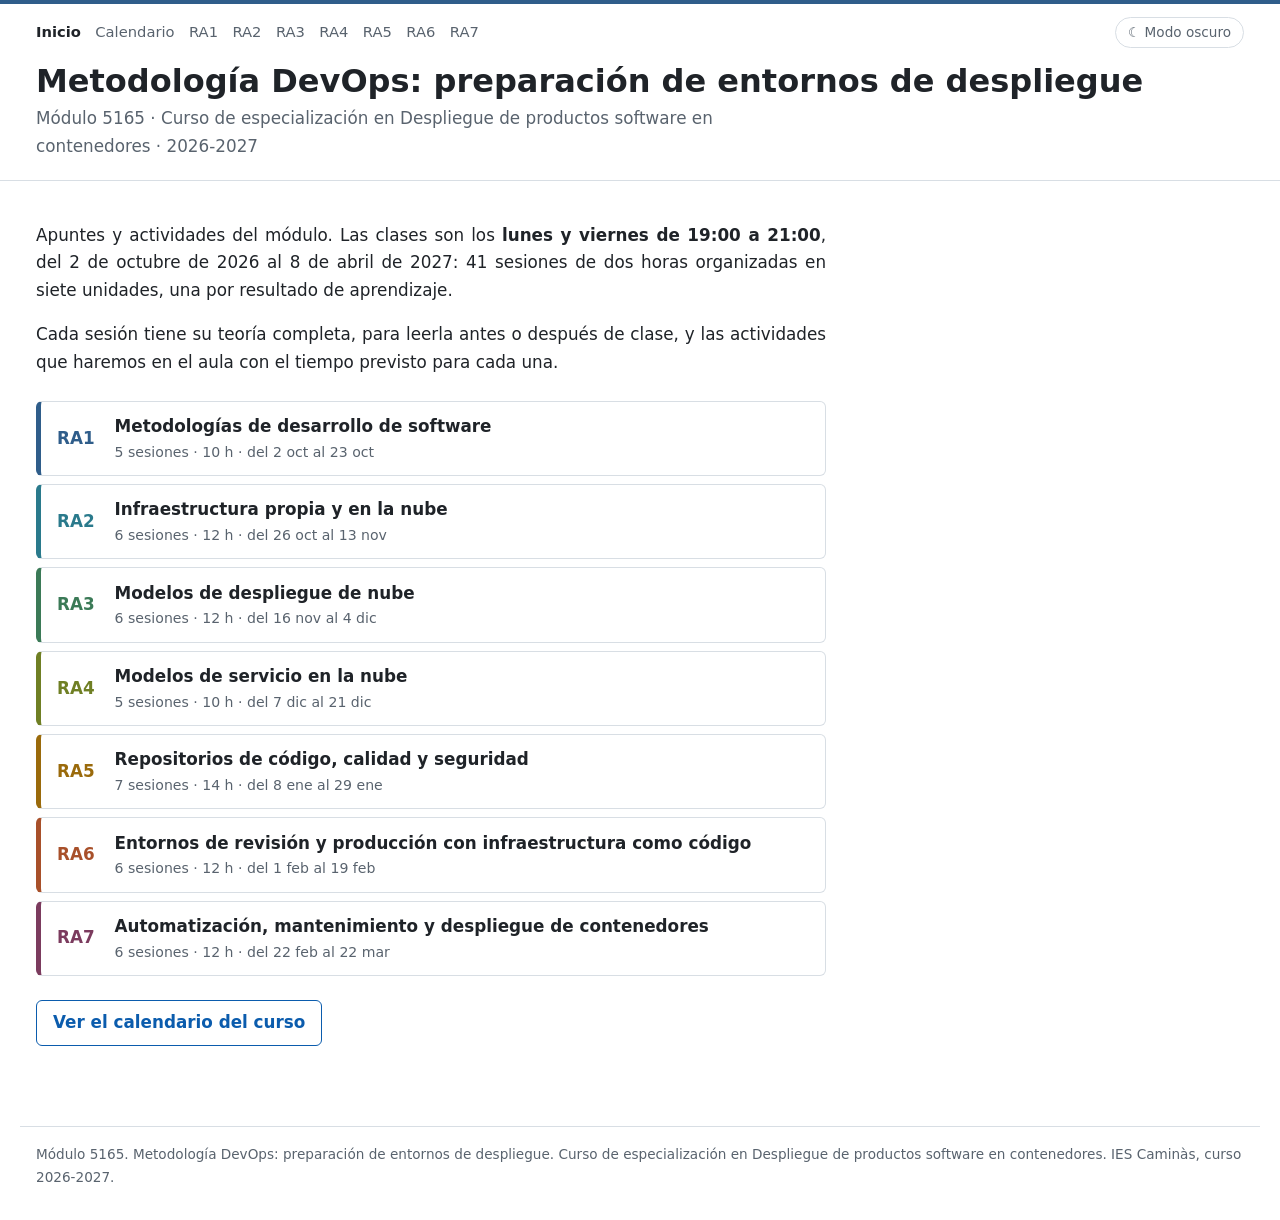
==== index.html @ 6a808aca "Texto justificado y cambios en la unidad 1 - Sesión 1: introducción al módulo sin horario, marca de " ====
<!doctype html>
<html lang="es"><head><meta charset="utf-8">
<meta name="viewport" content="width=device-width, initial-scale=1">
<title>Módulo 5165. Metodología DevOps</title>
<link rel="stylesheet" href="assets/estilos.css?v=6">
<script src="assets/tema.js?v=5"></script>
</head><body style="--ra:#2f5d8a">
<header class="cab"><div class="dentro"><nav class="menu" aria-label="Secciones"><a href="index.html" aria-current="page">Inicio</a><a href="calendario.html">Calendario</a><a href="ra1.html">RA1</a><a href="ra2.html">RA2</a><a href="ra3.html">RA3</a><a href="ra4.html">RA4</a><a href="ra5.html">RA5</a><a href="ra6.html">RA6</a><a href="ra7.html">RA7</a><button type="button" class="boton-tema" id="cambiar-tema">☾ Modo oscuro</button></nav>
<h1>Metodología DevOps: preparación de entornos de despliegue</h1><p>Módulo 5165 · Curso de especialización en Despliegue de productos software en contenedores · 2026-2027</p></div></header>
<main><div class="panel">
<p>Apuntes y actividades del módulo. Las clases son los <b>lunes y viernes de 19:00 a 21:00</b>, del 2 de octubre de 2026 al 8 de abril de 2027: 41 sesiones de dos horas organizadas en siete unidades, una por resultado de aprendizaje.</p>
<p>Cada sesión tiene su teoría completa, para leerla antes o después de clase, y las actividades que haremos en el aula con el tiempo previsto para cada una.</p>
<ul class="unidades"><li style="--c:#2f5d8a"><a href="ra1.html"><span class="n">RA1</span>
<span><b>Metodologías de desarrollo de software</b><small>5 sesiones · 10 h · del 2 oct al 23 oct</small></span></a></li><li style="--c:#2a7a8c"><a href="ra2.html"><span class="n">RA2</span>
<span><b>Infraestructura propia y en la nube</b><small>6 sesiones · 12 h · del 26 oct al 13 nov</small></span></a></li><li style="--c:#3b7a57"><a href="ra3.html"><span class="n">RA3</span>
<span><b>Modelos de despliegue de nube</b><small>6 sesiones · 12 h · del 16 nov al 4 dic</small></span></a></li><li style="--c:#6f7f24"><a href="ra4.html"><span class="n">RA4</span>
<span><b>Modelos de servicio en la nube</b><small>5 sesiones · 10 h · del 7 dic al 21 dic</small></span></a></li><li style="--c:#9a6a0b"><a href="ra5.html"><span class="n">RA5</span>
<span><b>Repositorios de código, calidad y seguridad</b><small>7 sesiones · 14 h · del 8 ene al 29 ene</small></span></a></li><li style="--c:#a8502a"><a href="ra6.html"><span class="n">RA6</span>
<span><b>Entornos de revisión y producción con infraestructura como código</b><small>6 sesiones · 12 h · del 1 feb al 19 feb</small></span></a></li><li style="--c:#7b3b5e"><a href="ra7.html"><span class="n">RA7</span>
<span><b>Automatización, mantenimiento y despliegue de contenedores</b><small>6 sesiones · 12 h · del 22 feb al 22 mar</small></span></a></li></ul>
<p class="boton"><a href="calendario.html">Ver el calendario del curso</a></p>
</div></main>
<footer class="pie">Módulo 5165. Metodología DevOps: preparación de entornos de despliegue. Curso de especialización en Despliegue de productos software en contenedores. IES Caminàs, curso 2026-2027.</footer>
</body></html>
---- assets/estilos.css ----
/* Módulo 5165. Estilo sencillo: fondo blanco, tipografía del sistema y un color por unidad. */
:root{
  --texto:#1f2328; --suave:#59636e; --linea:#d8dee4; --fondo:#ffffff; --gris:#f6f8fa;
  --enlace:#0b5cad; --ra:#2f5d8a;
  --fuente:system-ui,-apple-system,"Segoe UI",Roboto,Ubuntu,Arial,sans-serif;
  --mono:ui-monospace,"DejaVu Sans Mono",Consolas,monospace;
}
*{box-sizing:border-box}
html{-webkit-text-size-adjust:100%}
body{margin:0;background:var(--fondo);color:var(--texto);font-family:var(--fuente);font-size:1.05rem;line-height:1.65}
a{color:var(--enlace)}
:focus-visible{outline:2px solid var(--enlace);outline-offset:2px}
img{max-width:100%}

/* Cabecera */
.cab{border-top:4px solid var(--ra);border-bottom:1px solid var(--linea)}
.cab .dentro{max-width:1240px;margin:0 auto;padding:.8rem 1rem 1.2rem}
.menu{display:flex;flex-wrap:wrap;gap:.2rem .9rem;font-size:.92rem;margin-bottom:.9rem}
.menu a{color:var(--suave);text-decoration:none}
.menu a:hover{color:var(--enlace);text-decoration:underline}
.menu a[aria-current]{color:var(--texto);font-weight:600}
.cab h1{font-size:clamp(1.45rem,3.2vw,2rem);line-height:1.2;margin:0 0 .3rem}
.cab p{margin:0;color:var(--suave);max-width:70ch}

/* Pestañas de sesiones */
.pestanas{position:sticky;top:0;z-index:5;background:var(--fondo);border-bottom:1px solid var(--linea)}
.pestanas .dentro{max-width:1240px;margin:0 auto;display:flex;overflow-x:auto;padding:0 1rem;scrollbar-width:thin}
.pestanas button{flex:0 0 auto;border:0;border-bottom:3px solid transparent;background:none;font:inherit;font-size:.9rem;
  padding:.6rem .75rem .5rem;cursor:pointer;color:var(--suave);line-height:1.2;text-align:center}
.pestanas button small{display:block;font-size:.75rem}
.pestanas button:hover{color:var(--texto)}
.pestanas button[aria-selected="true"]{color:var(--texto);border-bottom-color:var(--ra);font-weight:600}

/* Contenido */
main{max-width:1240px;margin:0 auto;padding:1.5rem 1rem 4rem}
.panel{max-width:74ch}
.panel.ancho{max-width:none}
.panel[hidden]{display:none}
.panel h2{font-size:1.6rem;line-height:1.25;margin:.2rem 0 .5rem}
.panel h3{font-size:1.25rem;margin:2.2rem 0 .6rem;padding-bottom:.25rem;border-bottom:1px solid var(--linea)}
.panel h4{font-size:1.05rem;margin:1.5rem 0 .4rem}
.meta{color:var(--suave);font-size:.92rem;margin:0 0 .4rem}
.chips{margin:.2rem 0 1rem}
.ce{display:inline-block;font-size:.8rem;font-weight:600;padding:.05rem .5rem;border-radius:999px;border:1px solid var(--ra);color:var(--ra);margin-right:.3rem;cursor:help}
.ra-texto{font-size:1.1rem;font-weight:600;border-left:4px solid var(--ra);padding:.2rem 0 .2rem 1rem}
li{margin:.25rem 0}

/* Recuadros */
.nota{background:var(--gris);border-left:4px solid var(--ra);padding:.7rem 1rem;margin:1.2rem 0}
.nota > :first-child{margin-top:0}.nota > :last-child{margin-bottom:0}
.aviso{background:#fff8e1;border-left:4px solid #d4a017;padding:.7rem 1rem;margin:1.2rem 0}
.actividad{border:1px solid var(--linea);border-radius:6px;padding:.2rem 1.1rem .8rem;margin:1.2rem 0}
.actividad > h4{display:flex;justify-content:space-between;align-items:baseline;gap:1rem;margin:.8rem 0 .5rem}
.dur{flex:0 0 auto;font-size:.85rem;font-weight:600;color:var(--ra);white-space:nowrap}
.entrega{font-size:.95rem;color:var(--suave);border-top:1px dashed var(--linea);padding-top:.5rem;margin-bottom:0}
details{background:var(--gris);border-radius:6px;padding:.5rem 1rem;margin:1rem 0}
details summary{cursor:pointer;font-weight:600}

/* Tablas */
.tabla{overflow-x:auto;margin:1rem 0}
table{border-collapse:collapse;width:100%;font-size:.95rem}
th,td{border:1px solid var(--linea);padding:.45rem .6rem;text-align:left;vertical-align:top}
th{background:var(--gris)}
tr.sin td{color:var(--suave);font-style:italic;background:#fafafa}

/* Código */
code{font-family:var(--mono);font-size:.88em;background:var(--gris);padding:.1rem .3rem;border-radius:4px}
pre{background:var(--gris);border:1px solid var(--linea);padding:.8rem 1rem;border-radius:6px;overflow-x:auto;font-size:.86rem;line-height:1.5}
pre code{background:none;padding:0;font-size:inherit}
.fichero{font-family:var(--mono);font-size:.8rem;color:var(--suave);margin:1rem 0 -.7rem}

/* Portada */
.unidades{list-style:none;padding:0;margin:1.5rem 0}
.unidades li{margin:.5rem 0}
.unidades a{display:flex;gap:1rem;align-items:center;text-decoration:none;color:var(--texto);border:1px solid var(--linea);border-left:5px solid var(--c);border-radius:6px;padding:.7rem 1rem}
.unidades a:hover{background:var(--gris)}
.unidades .n{font-weight:700;color:var(--c);min-width:2.6rem}
.unidades small{display:block;color:var(--suave);font-size:.88rem}
.boton a{display:inline-block;border:1px solid var(--enlace);border-radius:6px;padding:.5rem 1rem;text-decoration:none;font-weight:600}
.boton a:hover{background:var(--enlace);color:#fff}

/* Calendario */
.leyenda{display:flex;flex-wrap:wrap;gap:.4rem 1rem;font-size:.88rem}
.leyenda i{display:inline-block;width:.9rem;height:.9rem;border-radius:3px;vertical-align:-2px;margin-right:.3rem}
.l-festivo{background:#e5e7eb}.l-vacaciones{background:repeating-linear-gradient(45deg,#e5e7eb 0 3px,#fff 3px 6px);border:1px solid #d1d5db}.l-magdalena{background:#c8e6c9}
.meses{display:grid;grid-template-columns:repeat(auto-fill,minmax(250px,1fr));gap:1.2rem 1.5rem;margin:1rem 0 2rem}
.mes h3{font-size:1rem;margin:0 0 .4rem;border:0;padding:0}
table.cal{table-layout:fixed;font-size:.85rem}
.cal th{background:none;border:0;text-align:center;color:var(--suave);font-weight:600;padding:.2rem 0}
.cal td{border:0;text-align:center;padding:2px;height:2.6rem;vertical-align:middle}
.cal td.finde{color:#9aa1a9}
.cal td.fuera{color:#c3c8ce}
.cal td.festivo{background:#e5e7eb;border-radius:4px}
.cal td.vacaciones{background:repeating-linear-gradient(45deg,#eef0f2 0 4px,#fff 4px 8px)}
.cal td.magdalena{background:#e3f2e4}
.cal td.clase a{display:block;background:var(--c);color:#fff;border-radius:4px;text-decoration:none;font-weight:600;line-height:1.1;padding:.25rem 0}
.cal td.clase a small{display:block;font-size:.68rem;font-weight:400;opacity:.9}
.cal td.clase a:hover{filter:brightness(1.15)}
.cal td.inicio,.cal td.fin{box-shadow:inset 0 0 0 2px var(--texto);border-radius:4px}

.pie{font-size:.85rem;color:var(--suave);border-top:1px solid var(--linea);max-width:1240px;margin:0 auto;padding:1rem 1rem 2rem}

@media (max-width:600px){body{font-size:1rem}.actividad > h4{flex-direction:column;gap:.1rem}}
@media print{
  .pestanas,.pie,.menu,.indice{display:none}.panel[hidden]{display:block!important}.panel{max-width:none;page-break-after:always}
  pre{white-space:pre-wrap}
}

/* Diagramas */
.diagrama{margin:1.6rem 0;width:min(880px,calc(100vw - 2rem))}
.diagrama .lienzo{overflow-x:auto;-webkit-overflow-scrolling:touch}
.diagrama svg{display:block;width:100%;min-width:560px;height:auto;font-family:var(--fuente)}
.diagrama figcaption{font-size:.88rem;color:var(--suave);margin-top:.45rem;text-align:center}
.diagrama .t{font-size:13px;fill:#1f2328}
.diagrama .tb{font-weight:600}
.diagrama .ts{font-size:11.5px;fill:#59636e}
.diagrama .te{font-size:11px;fill:#1f2328}
.diagrama .tt{font-size:12px;font-weight:600;fill:#59636e}
.diagrama .flecha{stroke:#57606a;stroke-width:1.6;fill:none}
.diagrama .flecha.disc{stroke-dasharray:5 4}
.diagrama .punta{fill:#57606a}
.diagrama .fondo-etiqueta{fill:#fff;opacity:.92}
.diagrama .eje{stroke:#8c959f;fill:none}
.diagrama .serie{fill:none;stroke-width:2.6}
.diagrama .serie.disc{stroke-dasharray:7 5}
.diagrama .s-rojo{stroke:#dc2626}.diagrama .s-verde{stroke:#16a34a}.diagrama .s-azul{stroke:#2563eb}.diagrama .s-naranja{stroke:#ea580c}.diagrama .s-morado{stroke:#7c3aed}
.diagrama .area-naranja{fill:#fed7aa;opacity:.55}
.d-gris{fill:#f3f4f6;stroke:#9ca3af}
.d-azul{fill:#dbeafe;stroke:#3b82f6}
.d-verde{fill:#dcfce7;stroke:#22c55e}
.d-naranja{fill:#ffedd5;stroke:#f97316}
.d-rojo{fill:#fee2e2;stroke:#ef4444}
.d-morado{fill:#ede9fe;stroke:#8b5cf6}
.d-amarillo{fill:#fef9c3;stroke:#ca8a04}
.d-blanco{fill:#fff;stroke:#9ca3af;stroke-dasharray:4 3}
.d-grupo{fill:none;stroke:#9ca3af;stroke-dasharray:6 4}
.d-grupo-azul{fill:#f5f9ff;stroke:#93c5fd;stroke-dasharray:6 4}
.d-grupo-verde{fill:#f3fcf6;stroke:#86efac;stroke-dasharray:6 4}
.d-grupo-naranja{fill:#fff8f1;stroke:#fdba74;stroke-dasharray:6 4}

/* Índice de la sesión */
main.con-indice{display:grid;grid-template-columns:minmax(0,1fr) 250px;gap:2.5rem;align-items:start}
.con-indice .contenido{grid-column:1;grid-row:1;min-width:0}
.con-indice .panel{max-width:none}
.con-indice .panel > :not(.diagrama):not(.tabla):not(pre):not(.actividad){max-width:74ch}
.con-indice .actividad{max-width:80ch}
.con-indice .diagrama{width:auto;max-width:900px}
.panel h3,.panel h4{scroll-margin-top:72px}
.indice{grid-column:2;grid-row:1;position:sticky;top:66px;max-height:calc(100vh - 84px);overflow:auto;background:none;border-left:1px solid var(--linea);border-radius:0;padding:.1rem 0 .1rem 1rem;margin:1.4rem 0 0;font-size:.86rem}
.indice summary{list-style:none;font-weight:600;color:var(--suave);font-size:.78rem;text-transform:uppercase;letter-spacing:.05em;cursor:default}
.indice summary::-webkit-details-marker{display:none}
.indice ol{list-style:none;padding:0;margin:.5rem 0}
.indice ol ol{padding-left:.75rem;margin:.1rem 0 .35rem;border-left:1px solid var(--linea)}
.indice li{margin:.1rem 0}
.indice a{display:block;color:var(--suave);text-decoration:none;line-height:1.35;padding:.12rem 0}
.indice a:hover{color:var(--enlace)}
.indice a.actual{color:var(--ra);font-weight:600}
@media (max-width:1099px){
  main.con-indice{display:block;max-width:960px}
  .indice{position:static;max-height:none;border:1px solid var(--linea);border-radius:6px;background:var(--gris);padding:.55rem 1rem;margin:0 0 1.2rem;font-size:.92rem}
  .indice summary{cursor:pointer;text-transform:none;letter-spacing:0;font-size:.95rem;color:var(--texto);list-style:revert}
  .con-indice .diagrama{max-width:none;width:min(880px,calc(100vw - 2rem))}
}

/* Botón de tema */
.menu{align-items:center}
.boton-tema{margin-left:auto;font:inherit;font-size:.85rem;color:var(--suave);background:none;border:1px solid var(--linea);border-radius:999px;padding:.2rem .75rem;cursor:pointer}
.boton-tema:hover{color:var(--texto);border-color:var(--suave)}

/* Modo oscuro */
:root[data-tema="oscuro"]{--texto:#e6edf3;--suave:#9ba5b0;--linea:#30363d;--fondo:#0d1117;--gris:#161b22;--enlace:#6cb6ff;color-scheme:dark}
:root[data-tema="oscuro"] .ce{border-color:color-mix(in srgb,var(--ra) 50%,#fff);color:color-mix(in srgb,var(--ra) 45%,#fff)}
:root[data-tema="oscuro"] .dur,
:root[data-tema="oscuro"] .indice a.actual{color:color-mix(in srgb,var(--ra) 45%,#fff)}
:root[data-tema="oscuro"] .nota{border-left-color:color-mix(in srgb,var(--ra) 60%,#fff)}
:root[data-tema="oscuro"] .aviso{background:#2a2412;border-left-color:#b8901b}
:root[data-tema="oscuro"] tr.sin td{background:#12161c}
:root[data-tema="oscuro"] .unidades .n{color:color-mix(in srgb,var(--c) 45%,#fff)}
:root[data-tema="oscuro"] .unidades a:hover{background:var(--gris)}
:root[data-tema="oscuro"] .boton a:hover{color:#0d1117}
:root[data-tema="oscuro"] .diagrama .lienzo{background:#f6f8fa;border-radius:8px;padding:6px}
:root[data-tema="oscuro"] .l-festivo,:root[data-tema="oscuro"] .cal td.festivo{background:#2d333b}
:root[data-tema="oscuro"] .l-vacaciones{background:repeating-linear-gradient(45deg,#2d333b 0 3px,#0d1117 3px 6px);border-color:#444c56}
:root[data-tema="oscuro"] .cal td.vacaciones{background:repeating-linear-gradient(45deg,#1c2128 0 4px,#0d1117 4px 8px)}
:root[data-tema="oscuro"] .l-magdalena,:root[data-tema="oscuro"] .cal td.magdalena{background:#1f3a24}
:root[data-tema="oscuro"] .cal td.finde{color:#6e7681}
:root[data-tema="oscuro"] .cal td.fuera{color:#484f58}

/* Texto justificado */
.panel p,.panel li{text-align:justify;-webkit-hyphens:auto;hyphens:auto}
.panel .tabla p,.panel .tabla li,.panel .meta,.panel .chips,.unidades li{text-align:left;hyphens:manual}

/* Inicio del tema dentro de una sesión */
.inicio-tema{margin:2.8rem 0 -.6rem;padding:.7rem 1rem;background:var(--gris);border-left:6px solid var(--ra);font-weight:600;font-size:1.05rem}
.inicio-tema span{display:block;font-size:.75rem;font-weight:600;letter-spacing:.06em;text-transform:uppercase;color:var(--suave)}
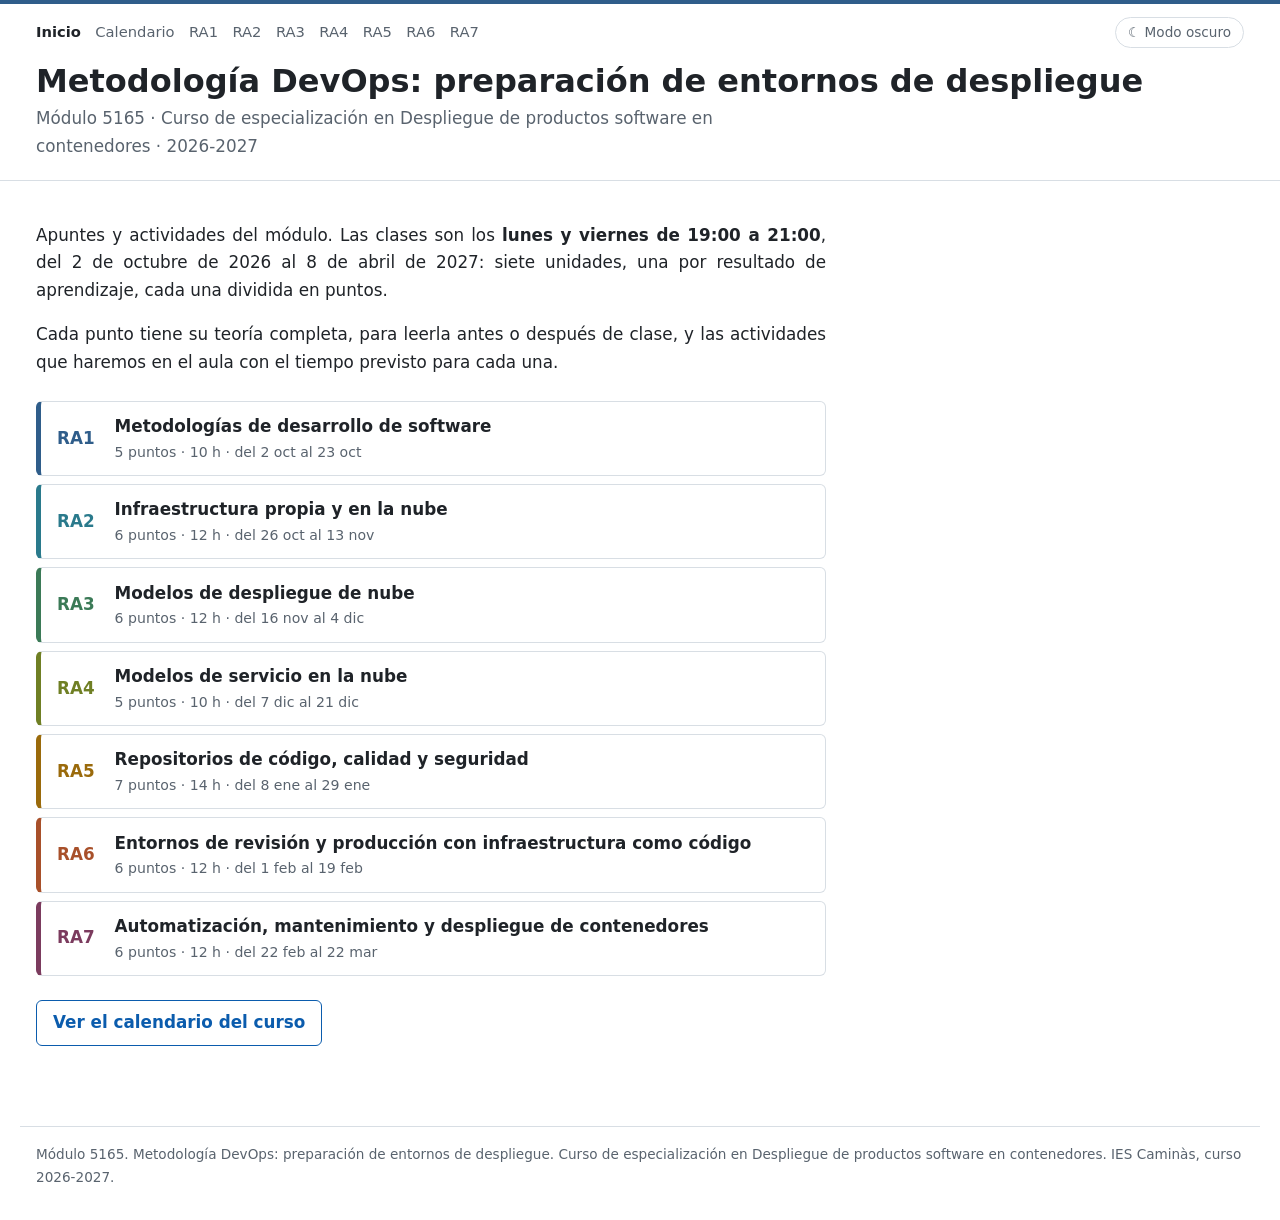
==== commit 92c05b7f: "Organizar cada unidad en puntos (P1, P2...) en lugar de sesiones Co-Authored-By: Claude Opus 5.5 <no" ====
--- a/index.html
+++ b/index.html
@@ -8,16 +8,16 @@
 <header class="cab"><div class="dentro"><nav class="menu" aria-label="Secciones"><a href="index.html" aria-current="page">Inicio</a><a href="calendario.html">Calendario</a><a href="ra1.html">RA1</a><a href="ra2.html">RA2</a><a href="ra3.html">RA3</a><a href="ra4.html">RA4</a><a href="ra5.html">RA5</a><a href="ra6.html">RA6</a><a href="ra7.html">RA7</a><button type="button" class="boton-tema" id="cambiar-tema">☾ Modo oscuro</button></nav>
 <h1>Metodología DevOps: preparación de entornos de despliegue</h1><p>Módulo 5165 · Curso de especialización en Despliegue de productos software en contenedores · 2026-2027</p></div></header>
 <main><div class="panel">
-<p>Apuntes y actividades del módulo. Las clases son los <b>lunes y viernes de 19:00 a 21:00</b>, del 2 de octubre de 2026 al 8 de abril de 2027: 41 sesiones de dos horas organizadas en siete unidades, una por resultado de aprendizaje.</p>
-<p>Cada sesión tiene su teoría completa, para leerla antes o después de clase, y las actividades que haremos en el aula con el tiempo previsto para cada una.</p>
+<p>Apuntes y actividades del módulo. Las clases son los <b>lunes y viernes de 19:00 a 21:00</b>, del 2 de octubre de 2026 al 8 de abril de 2027: siete unidades, una por resultado de aprendizaje, cada una dividida en puntos.</p>
+<p>Cada punto tiene su teoría completa, para leerla antes o después de clase, y las actividades que haremos en el aula con el tiempo previsto para cada una.</p>
 <ul class="unidades"><li style="--c:#2f5d8a"><a href="ra1.html"><span class="n">RA1</span>
-<span><b>Metodologías de desarrollo de software</b><small>5 sesiones · 10 h · del 2 oct al 23 oct</small></span></a></li><li style="--c:#2a7a8c"><a href="ra2.html"><span class="n">RA2</span>
-<span><b>Infraestructura propia y en la nube</b><small>6 sesiones · 12 h · del 26 oct al 13 nov</small></span></a></li><li style="--c:#3b7a57"><a href="ra3.html"><span class="n">RA3</span>
-<span><b>Modelos de despliegue de nube</b><small>6 sesiones · 12 h · del 16 nov al 4 dic</small></span></a></li><li style="--c:#6f7f24"><a href="ra4.html"><span class="n">RA4</span>
-<span><b>Modelos de servicio en la nube</b><small>5 sesiones · 10 h · del 7 dic al 21 dic</small></span></a></li><li style="--c:#9a6a0b"><a href="ra5.html"><span class="n">RA5</span>
-<span><b>Repositorios de código, calidad y seguridad</b><small>7 sesiones · 14 h · del 8 ene al 29 ene</small></span></a></li><li style="--c:#a8502a"><a href="ra6.html"><span class="n">RA6</span>
-<span><b>Entornos de revisión y producción con infraestructura como código</b><small>6 sesiones · 12 h · del 1 feb al 19 feb</small></span></a></li><li style="--c:#7b3b5e"><a href="ra7.html"><span class="n">RA7</span>
-<span><b>Automatización, mantenimiento y despliegue de contenedores</b><small>6 sesiones · 12 h · del 22 feb al 22 mar</small></span></a></li></ul>
+<span><b>Metodologías de desarrollo de software</b><small>5 puntos · 10 h · del 2 oct al 23 oct</small></span></a></li><li style="--c:#2a7a8c"><a href="ra2.html"><span class="n">RA2</span>
+<span><b>Infraestructura propia y en la nube</b><small>6 puntos · 12 h · del 26 oct al 13 nov</small></span></a></li><li style="--c:#3b7a57"><a href="ra3.html"><span class="n">RA3</span>
+<span><b>Modelos de despliegue de nube</b><small>6 puntos · 12 h · del 16 nov al 4 dic</small></span></a></li><li style="--c:#6f7f24"><a href="ra4.html"><span class="n">RA4</span>
+<span><b>Modelos de servicio en la nube</b><small>5 puntos · 10 h · del 7 dic al 21 dic</small></span></a></li><li style="--c:#9a6a0b"><a href="ra5.html"><span class="n">RA5</span>
+<span><b>Repositorios de código, calidad y seguridad</b><small>7 puntos · 14 h · del 8 ene al 29 ene</small></span></a></li><li style="--c:#a8502a"><a href="ra6.html"><span class="n">RA6</span>
+<span><b>Entornos de revisión y producción con infraestructura como código</b><small>6 puntos · 12 h · del 1 feb al 19 feb</small></span></a></li><li style="--c:#7b3b5e"><a href="ra7.html"><span class="n">RA7</span>
+<span><b>Automatización, mantenimiento y despliegue de contenedores</b><small>6 puntos · 12 h · del 22 feb al 22 mar</small></span></a></li></ul>
 <p class="boton"><a href="calendario.html">Ver el calendario del curso</a></p>
 </div></main>
 <footer class="pie">Módulo 5165. Metodología DevOps: preparación de entornos de despliegue. Curso de especialización en Despliegue de productos software en contenedores. IES Caminàs, curso 2026-2027.</footer>
--- a/assets/estilos.css
+++ b/assets/estilos.css
@@ -22,7 +22,7 @@
 .cab h1{font-size:clamp(1.45rem,3.2vw,2rem);line-height:1.2;margin:0 0 .3rem}
 .cab p{margin:0;color:var(--suave);max-width:70ch}
 
-/* Pestañas de sesiones */
+/* Pestañas de puntos */
 .pestanas{position:sticky;top:0;z-index:5;background:var(--fondo);border-bottom:1px solid var(--linea)}
 .pestanas .dentro{max-width:1240px;margin:0 auto;display:flex;overflow-x:auto;padding:0 1rem;scrollbar-width:thin}
 .pestanas button{flex:0 0 auto;border:0;border-bottom:3px solid transparent;background:none;font:inherit;font-size:.9rem;
@@ -52,6 +52,13 @@
 .actividad{border:1px solid var(--linea);border-radius:6px;padding:.2rem 1.1rem .8rem;margin:1.2rem 0}
 .actividad > h4{display:flex;justify-content:space-between;align-items:baseline;gap:1rem;margin:.8rem 0 .5rem}
 .dur{flex:0 0 auto;font-size:.85rem;font-weight:600;color:var(--ra);white-space:nowrap}
+/* Casos y pasos de las actividades: lista con distintivo de letra o número */
+ol.casos,ol.pasos{list-style:none;counter-reset:caso;padding-left:0;margin:.7rem 0}
+ol.casos>li,ol.pasos>li{counter-increment:caso;position:relative;background:var(--gris);border:1px solid var(--linea);border-radius:6px;padding:.45rem .8rem .45rem 2.9rem;margin:.4rem 0}
+ol.casos>li::before,ol.pasos>li::before{position:absolute;left:.7rem;top:.45rem;width:1.55rem;height:1.55rem;border-radius:50%;background:var(--ra);color:#fff;font-weight:700;font-size:.85rem;line-height:1.55rem;text-align:center}
+ol.casos>li::before{content:counter(caso,lower-alpha)}
+ol.pasos>li::before{content:counter(caso)}
+li>ol.casos{margin:.5rem 0 .3rem}
 .entrega{font-size:.95rem;color:var(--suave);border-top:1px dashed var(--linea);padding-top:.5rem;margin-bottom:0}
 details{background:var(--gris);border-radius:6px;padding:.5rem 1rem;margin:1rem 0}
 details summary{cursor:pointer;font-weight:600}
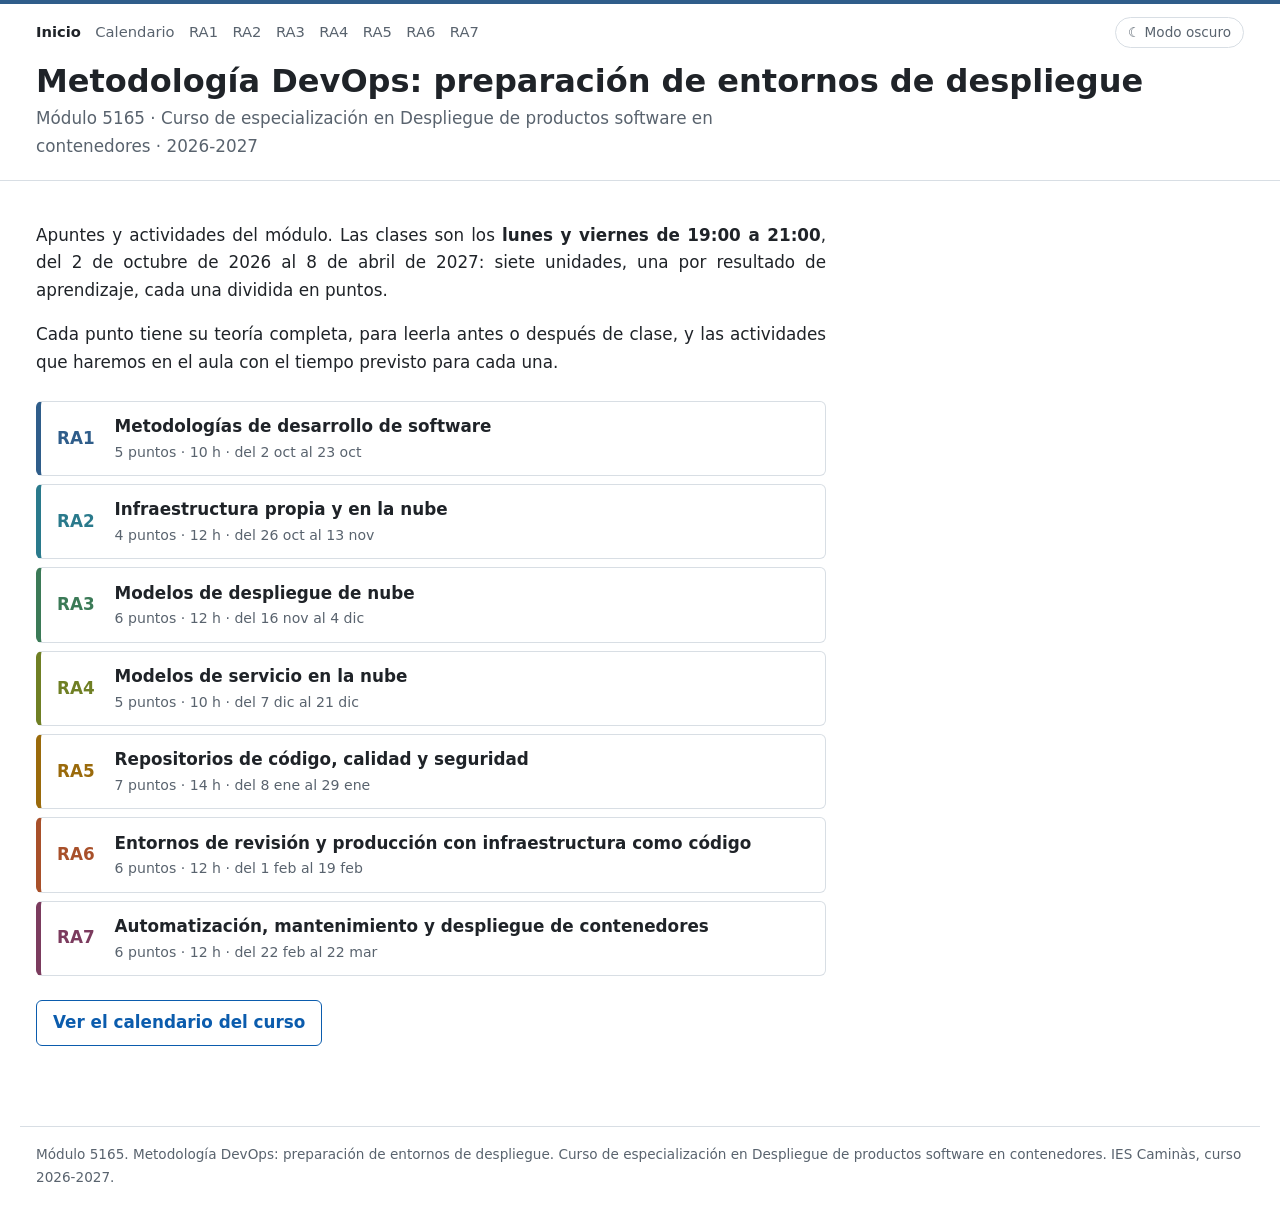
==== commit 678b8dea: "RA2: puntos fusionados (2-3 y 5-6) con actividades intercaladas en la teoría - Nuevo punto 2 (CE 2b " ====
--- a/index.html
+++ b/index.html
@@ -2,7 +2,7 @@
 <html lang="es"><head><meta charset="utf-8">
 <meta name="viewport" content="width=device-width, initial-scale=1">
 <title>Módulo 5165. Metodología DevOps</title>
-<link rel="stylesheet" href="assets/estilos.css?v=6">
+<link rel="stylesheet" href="assets/estilos.css?v=7">
 <script src="assets/tema.js?v=5"></script>
 </head><body style="--ra:#2f5d8a">
 <header class="cab"><div class="dentro"><nav class="menu" aria-label="Secciones"><a href="index.html" aria-current="page">Inicio</a><a href="calendario.html">Calendario</a><a href="ra1.html">RA1</a><a href="ra2.html">RA2</a><a href="ra3.html">RA3</a><a href="ra4.html">RA4</a><a href="ra5.html">RA5</a><a href="ra6.html">RA6</a><a href="ra7.html">RA7</a><button type="button" class="boton-tema" id="cambiar-tema">☾ Modo oscuro</button></nav>
@@ -12,7 +12,7 @@
 <p>Cada punto tiene su teoría completa, para leerla antes o después de clase, y las actividades que haremos en el aula con el tiempo previsto para cada una.</p>
 <ul class="unidades"><li style="--c:#2f5d8a"><a href="ra1.html"><span class="n">RA1</span>
 <span><b>Metodologías de desarrollo de software</b><small>5 puntos · 10 h · del 2 oct al 23 oct</small></span></a></li><li style="--c:#2a7a8c"><a href="ra2.html"><span class="n">RA2</span>
-<span><b>Infraestructura propia y en la nube</b><small>6 puntos · 12 h · del 26 oct al 13 nov</small></span></a></li><li style="--c:#3b7a57"><a href="ra3.html"><span class="n">RA3</span>
+<span><b>Infraestructura propia y en la nube</b><small>4 puntos · 12 h · del 26 oct al 13 nov</small></span></a></li><li style="--c:#3b7a57"><a href="ra3.html"><span class="n">RA3</span>
 <span><b>Modelos de despliegue de nube</b><small>6 puntos · 12 h · del 16 nov al 4 dic</small></span></a></li><li style="--c:#6f7f24"><a href="ra4.html"><span class="n">RA4</span>
 <span><b>Modelos de servicio en la nube</b><small>5 puntos · 10 h · del 7 dic al 21 dic</small></span></a></li><li style="--c:#9a6a0b"><a href="ra5.html"><span class="n">RA5</span>
 <span><b>Repositorios de código, calidad y seguridad</b><small>7 puntos · 14 h · del 8 ene al 29 ene</small></span></a></li><li style="--c:#a8502a"><a href="ra6.html"><span class="n">RA6</span>
--- a/assets/estilos.css
+++ b/assets/estilos.css
@@ -49,8 +49,11 @@
 .nota{background:var(--gris);border-left:4px solid var(--ra);padding:.7rem 1rem;margin:1.2rem 0}
 .nota > :first-child{margin-top:0}.nota > :last-child{margin-bottom:0}
 .aviso{background:#fff8e1;border-left:4px solid #d4a017;padding:.7rem 1rem;margin:1.2rem 0}
-.actividad{border:1px solid var(--linea);border-radius:6px;padding:.2rem 1.1rem .8rem;margin:1.2rem 0}
-.actividad > h4{display:flex;justify-content:space-between;align-items:baseline;gap:1rem;margin:.8rem 0 .5rem}
+.pausa{border:2px solid var(--ra);border-radius:6px;padding:.1rem 1rem .2rem;margin:2rem 0 1rem;background:color-mix(in srgb,var(--ra) 8%,#fff)}
+.pausa > h4{margin:.6rem 0 .3rem;color:var(--ra)}
+.pausa > p{margin:.3rem 0 .6rem}
+.actividad,.ficha{border:1px solid var(--linea);border-radius:6px;padding:.2rem 1.1rem .8rem;margin:1.2rem 0}
+.actividad > h4,.ficha > h4{display:flex;justify-content:space-between;align-items:baseline;gap:1rem;margin:.8rem 0 .5rem}
 .dur{flex:0 0 auto;font-size:.85rem;font-weight:600;color:var(--ra);white-space:nowrap}
 /* Casos y pasos de las actividades: lista con distintivo de letra o número */
 ol.casos,ol.pasos{list-style:none;counter-reset:caso;padding-left:0;margin:.7rem 0}
@@ -59,6 +62,18 @@
 ol.casos>li::before{content:counter(caso,lower-alpha)}
 ol.pasos>li::before{content:counter(caso)}
 li>ol.casos{margin:.5rem 0 .3rem}
+/* Fórmulas destacadas */
+.formula{display:flex;flex-wrap:wrap;align-items:center;justify-content:center;gap:.6rem 1rem;background:var(--gris);border:1px solid var(--linea);border-left:4px solid var(--ra);border-radius:6px;padding:1rem 1.2rem;margin:1rem 0;font-weight:600;text-align:center}
+.formula .igual{font-size:1.2rem;color:var(--ra)}
+.formula .fraccion{display:inline-flex;flex-direction:column;align-items:stretch}
+.formula .fraccion > span{padding:.15rem .5rem}
+.formula .fraccion > span:first-child{border-bottom:2px solid var(--texto)}
+/* Tarjetas numeradas (principios, ideas clave) */
+ol.tarjetas{list-style:none;counter-reset:tj;padding:0;margin:1rem 0;display:grid;grid-template-columns:repeat(auto-fill,minmax(210px,1fr));gap:.7rem}
+ol.tarjetas>li{counter-increment:tj;margin:0;background:var(--gris);border:1px solid var(--linea);border-top:4px solid var(--ra);border-radius:6px;padding:.6rem .8rem .7rem;display:flex;flex-direction:column;gap:.25rem;font-size:.95rem;line-height:1.45;text-align:left}
+ol.tarjetas>li::before{content:counter(tj);font-weight:700;font-size:1.3rem;color:var(--ra);line-height:1}
+ol.tarjetas>li:first-child{grid-column:1/-1}
+.con-indice .panel > ol.tarjetas{max-width:none}
 .entrega{font-size:.95rem;color:var(--suave);border-top:1px dashed var(--linea);padding-top:.5rem;margin-bottom:0}
 details{background:var(--gris);border-radius:6px;padding:.5rem 1rem;margin:1rem 0}
 details summary{cursor:pointer;font-weight:600}
@@ -149,8 +164,8 @@
 main.con-indice{display:grid;grid-template-columns:minmax(0,1fr) 250px;gap:2.5rem;align-items:start}
 .con-indice .contenido{grid-column:1;grid-row:1;min-width:0}
 .con-indice .panel{max-width:none}
-.con-indice .panel > :not(.diagrama):not(.tabla):not(pre):not(.actividad){max-width:74ch}
-.con-indice .actividad{max-width:80ch}
+.con-indice .panel > :not(.diagrama):not(.tabla):not(pre):not(.actividad):not(.ficha){max-width:74ch}
+.con-indice .actividad,.con-indice .ficha{max-width:80ch}
 .con-indice .diagrama{width:auto;max-width:900px}
 .panel h3,.panel h4{scroll-margin-top:72px}
 .indice{grid-column:2;grid-row:1;position:sticky;top:66px;max-height:calc(100vh - 84px);overflow:auto;background:none;border-left:1px solid var(--linea);border-radius:0;padding:.1rem 0 .1rem 1rem;margin:1.4rem 0 0;font-size:.86rem}
@@ -181,6 +196,8 @@
 :root[data-tema="oscuro"] .indice a.actual{color:color-mix(in srgb,var(--ra) 45%,#fff)}
 :root[data-tema="oscuro"] .nota{border-left-color:color-mix(in srgb,var(--ra) 60%,#fff)}
 :root[data-tema="oscuro"] .aviso{background:#2a2412;border-left-color:#b8901b}
+:root[data-tema="oscuro"] .pausa{background:color-mix(in srgb,var(--ra) 14%,#0d1117)}
+:root[data-tema="oscuro"] .pausa > h4{color:color-mix(in srgb,var(--ra) 60%,#fff)}
 :root[data-tema="oscuro"] tr.sin td{background:#12161c}
 :root[data-tema="oscuro"] .unidades .n{color:color-mix(in srgb,var(--c) 45%,#fff)}
 :root[data-tema="oscuro"] .unidades a:hover{background:var(--gris)}
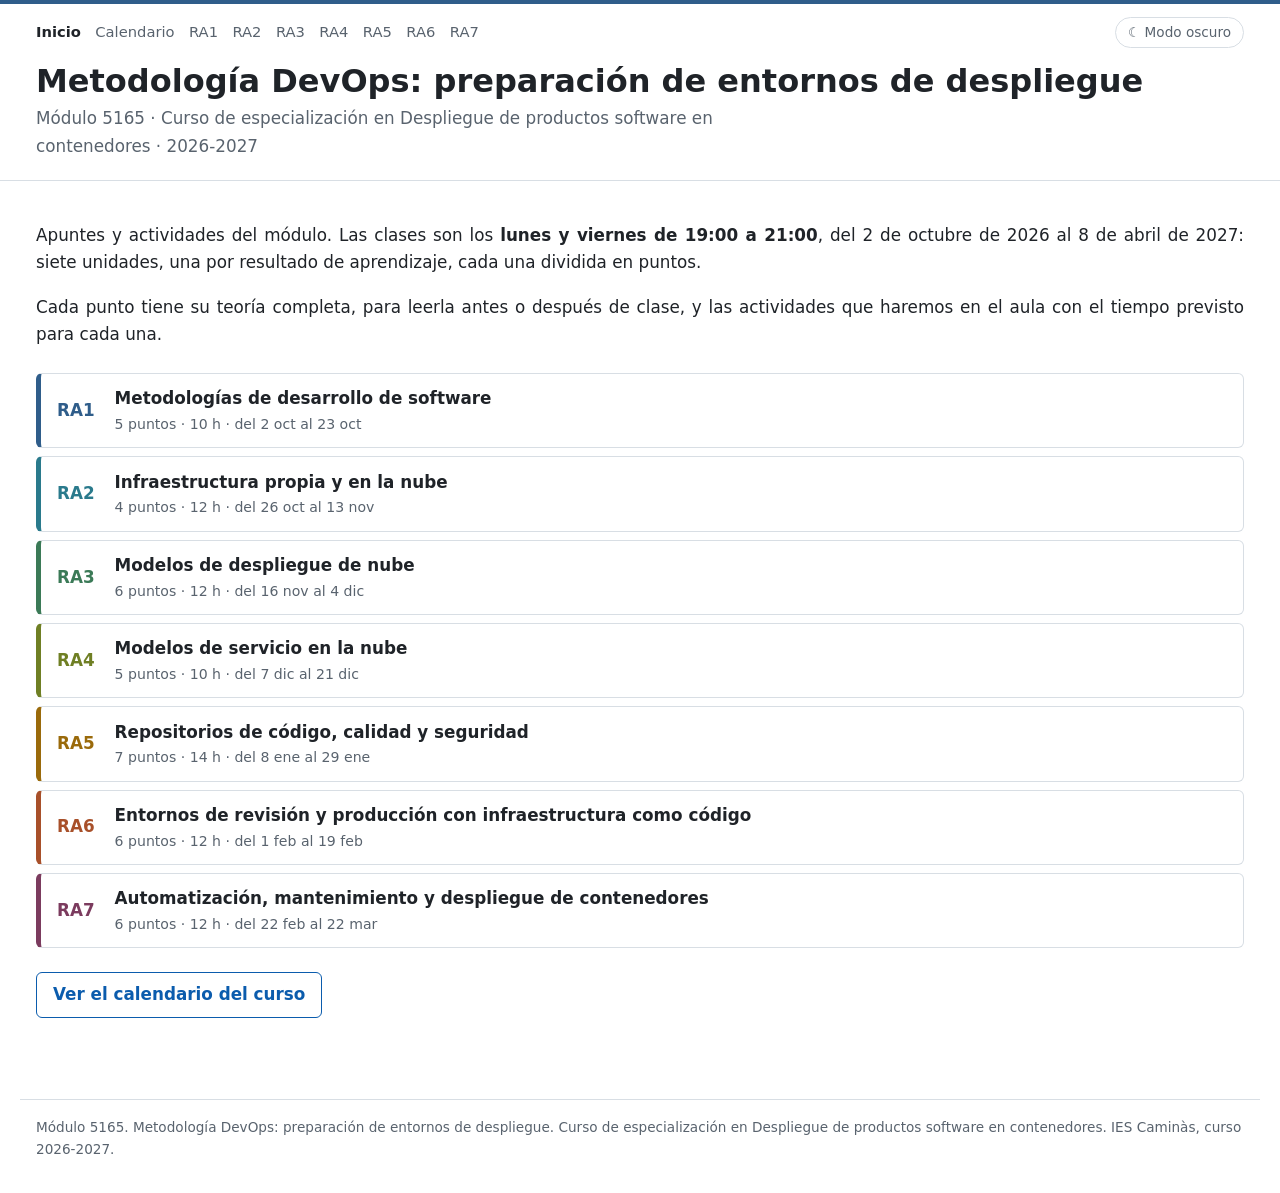
==== commit f4d6c64e: "Texto a todo el ancho de la columna, hasta el índice, en todas las páginas Co-Authored-By: Claude Op" ====
--- a/index.html
+++ b/index.html
@@ -2,7 +2,7 @@
 <html lang="es"><head><meta charset="utf-8">
 <meta name="viewport" content="width=device-width, initial-scale=1">
 <title>Módulo 5165. Metodología DevOps</title>
-<link rel="stylesheet" href="assets/estilos.css?v=7">
+<link rel="stylesheet" href="assets/estilos.css?v=9">
 <script src="assets/tema.js?v=5"></script>
 </head><body style="--ra:#2f5d8a">
 <header class="cab"><div class="dentro"><nav class="menu" aria-label="Secciones"><a href="index.html" aria-current="page">Inicio</a><a href="calendario.html">Calendario</a><a href="ra1.html">RA1</a><a href="ra2.html">RA2</a><a href="ra3.html">RA3</a><a href="ra4.html">RA4</a><a href="ra5.html">RA5</a><a href="ra6.html">RA6</a><a href="ra7.html">RA7</a><button type="button" class="boton-tema" id="cambiar-tema">☾ Modo oscuro</button></nav>
--- a/assets/estilos.css
+++ b/assets/estilos.css
@@ -33,7 +33,7 @@
 
 /* Contenido */
 main{max-width:1240px;margin:0 auto;padding:1.5rem 1rem 4rem}
-.panel{max-width:74ch}
+.panel{max-width:none}
 .panel.ancho{max-width:none}
 .panel[hidden]{display:none}
 .panel h2{font-size:1.6rem;line-height:1.25;margin:.2rem 0 .5rem}
@@ -164,8 +164,6 @@
 main.con-indice{display:grid;grid-template-columns:minmax(0,1fr) 250px;gap:2.5rem;align-items:start}
 .con-indice .contenido{grid-column:1;grid-row:1;min-width:0}
 .con-indice .panel{max-width:none}
-.con-indice .panel > :not(.diagrama):not(.tabla):not(pre):not(.actividad):not(.ficha){max-width:74ch}
-.con-indice .actividad,.con-indice .ficha{max-width:80ch}
 .con-indice .diagrama{width:auto;max-width:900px}
 .panel h3,.panel h4{scroll-margin-top:72px}
 .indice{grid-column:2;grid-row:1;position:sticky;top:66px;max-height:calc(100vh - 84px);overflow:auto;background:none;border-left:1px solid var(--linea);border-radius:0;padding:.1rem 0 .1rem 1rem;margin:1.4rem 0 0;font-size:.86rem}
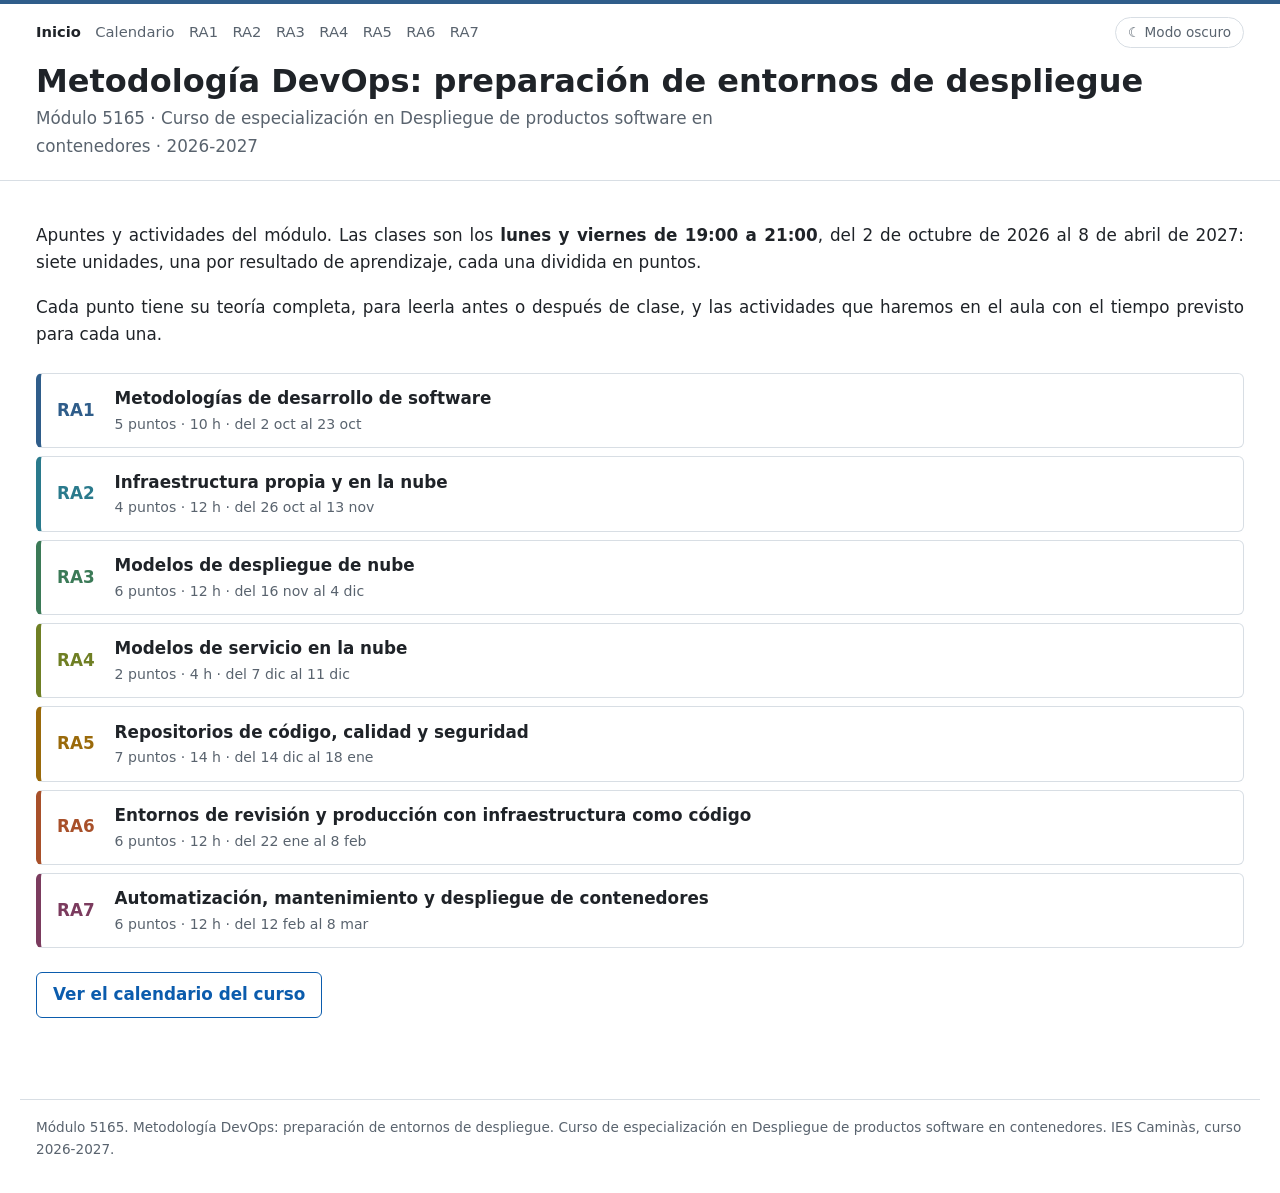
==== commit 37d2ed90: "RA4 en dos sesiones y calendario desplazado Co-Authored-By: Claude Opus 5.5 <noreply@anthropic.com> " ====
--- a/index.html
+++ b/index.html
@@ -14,10 +14,10 @@
 <span><b>Metodologías de desarrollo de software</b><small>5 puntos · 10 h · del 2 oct al 23 oct</small></span></a></li><li style="--c:#2a7a8c"><a href="ra2.html"><span class="n">RA2</span>
 <span><b>Infraestructura propia y en la nube</b><small>4 puntos · 12 h · del 26 oct al 13 nov</small></span></a></li><li style="--c:#3b7a57"><a href="ra3.html"><span class="n">RA3</span>
 <span><b>Modelos de despliegue de nube</b><small>6 puntos · 12 h · del 16 nov al 4 dic</small></span></a></li><li style="--c:#6f7f24"><a href="ra4.html"><span class="n">RA4</span>
-<span><b>Modelos de servicio en la nube</b><small>5 puntos · 10 h · del 7 dic al 21 dic</small></span></a></li><li style="--c:#9a6a0b"><a href="ra5.html"><span class="n">RA5</span>
-<span><b>Repositorios de código, calidad y seguridad</b><small>7 puntos · 14 h · del 8 ene al 29 ene</small></span></a></li><li style="--c:#a8502a"><a href="ra6.html"><span class="n">RA6</span>
-<span><b>Entornos de revisión y producción con infraestructura como código</b><small>6 puntos · 12 h · del 1 feb al 19 feb</small></span></a></li><li style="--c:#7b3b5e"><a href="ra7.html"><span class="n">RA7</span>
-<span><b>Automatización, mantenimiento y despliegue de contenedores</b><small>6 puntos · 12 h · del 22 feb al 22 mar</small></span></a></li></ul>
+<span><b>Modelos de servicio en la nube</b><small>2 puntos · 4 h · del 7 dic al 11 dic</small></span></a></li><li style="--c:#9a6a0b"><a href="ra5.html"><span class="n">RA5</span>
+<span><b>Repositorios de código, calidad y seguridad</b><small>7 puntos · 14 h · del 14 dic al 18 ene</small></span></a></li><li style="--c:#a8502a"><a href="ra6.html"><span class="n">RA6</span>
+<span><b>Entornos de revisión y producción con infraestructura como código</b><small>6 puntos · 12 h · del 22 ene al 8 feb</small></span></a></li><li style="--c:#7b3b5e"><a href="ra7.html"><span class="n">RA7</span>
+<span><b>Automatización, mantenimiento y despliegue de contenedores</b><small>6 puntos · 12 h · del 12 feb al 8 mar</small></span></a></li></ul>
 <p class="boton"><a href="calendario.html">Ver el calendario del curso</a></p>
 </div></main>
 <footer class="pie">Módulo 5165. Metodología DevOps: preparación de entornos de despliegue. Curso de especialización en Despliegue de productos software en contenedores. IES Caminàs, curso 2026-2027.</footer>
--- a/assets/estilos.css
+++ b/assets/estilos.css
@@ -215,3 +215,18 @@
 /* Inicio del tema dentro de una sesión */
 .inicio-tema{margin:2.8rem 0 -.6rem;padding:.7rem 1rem;background:var(--gris);border-left:6px solid var(--ra);font-weight:600;font-size:1.05rem}
 .inicio-tema span{display:block;font-size:.75rem;font-weight:600;letter-spacing:.06em;text-transform:uppercase;color:var(--suave)}
+
+/* Tabla compacta de servicios del proveedor con iconos */
+.panel .tabla-servicios table{font-size:.86rem}
+.panel .tabla-servicios th,.panel .tabla-servicios td{text-align:center;vertical-align:middle;padding:.28rem .6rem;line-height:1.3}
+.panel .tabla-servicios td.ico{width:40px;padding:.2rem .3rem}
+.panel .tabla-servicios td:first-child{font-weight:600}
+.ico-aws{width:24px;height:24px;display:block;margin:0 auto;border-radius:4px}
+
+/* Tabla para rellenar en una actividad */
+.panel .tabla-ficha table{font-size:.88rem;table-layout:fixed;width:100%}
+.panel .tabla-ficha th,.panel .tabla-ficha td{padding:.35rem .6rem;vertical-align:middle;height:2rem}
+.panel .tabla-ficha th:nth-child(1){width:28%}.panel .tabla-ficha th:nth-child(2){width:20%}.panel .tabla-ficha th:nth-child(3){width:20%}
+.panel .tabla-ficha td:first-child{font-weight:600}
+.panel .tabla-ficha tr.ejemplo td{font-style:italic;color:var(--suave)}
+.panel .tabla-ficha tr.ejemplo td:first-child{font-style:normal;color:var(--texto)}
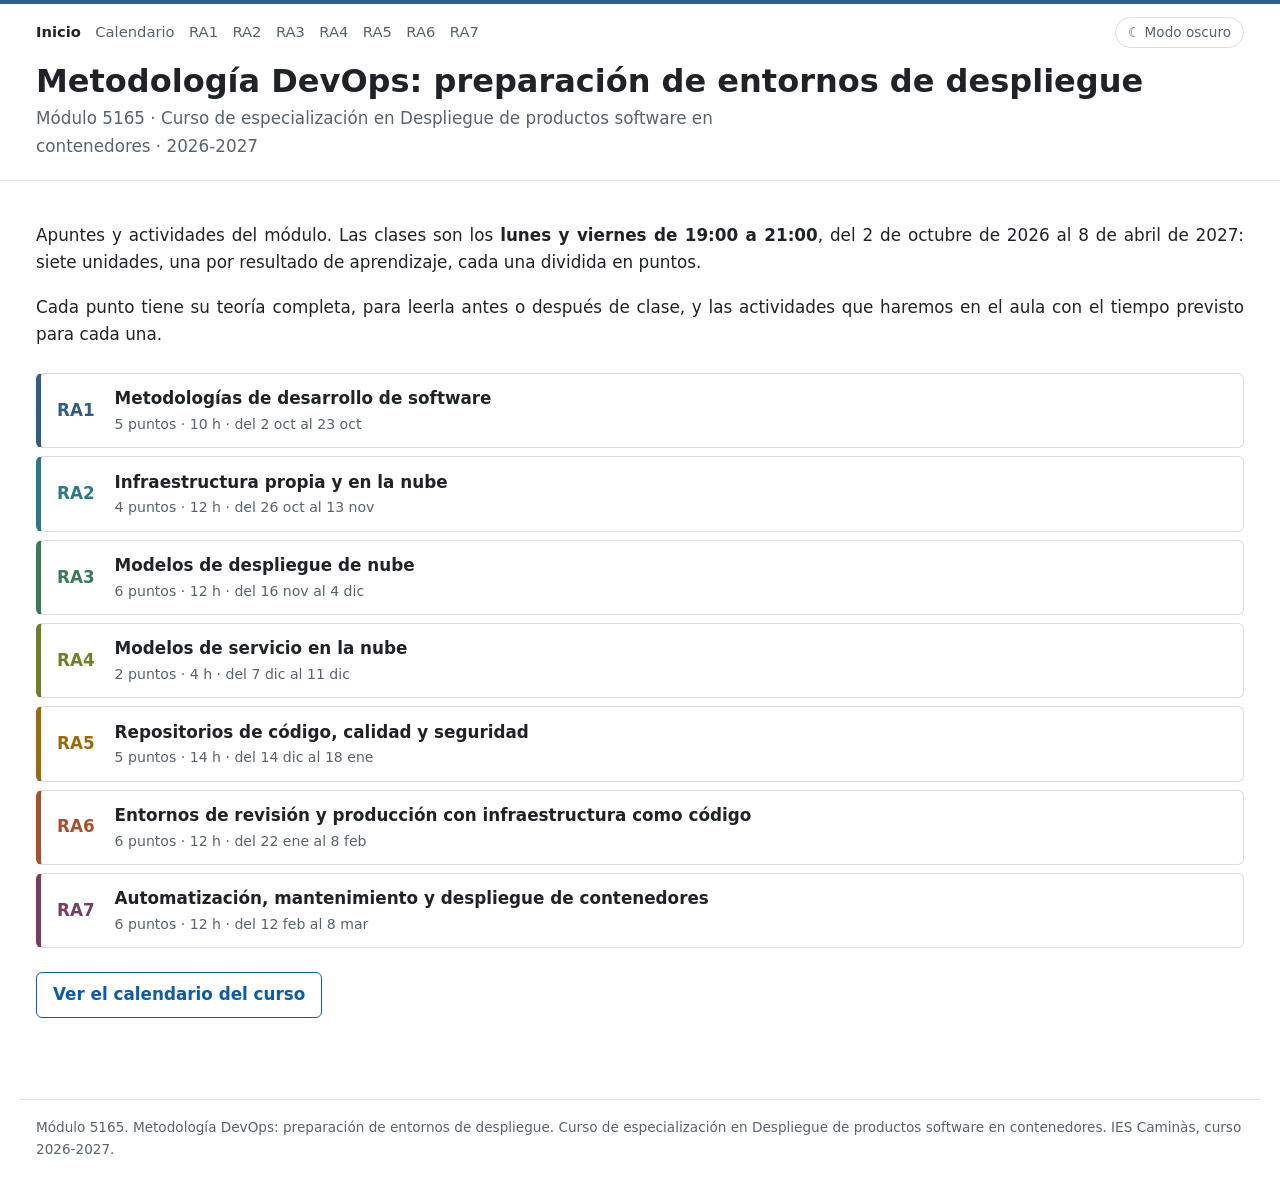
==== commit ef9de61c: "RA5 reorganizada en 5 puntos por temática - Punto 3 Control de acceso (antes 3 y 4, CE c y d) - Punt" ====
--- a/index.html
+++ b/index.html
@@ -15,7 +15,7 @@
 <span><b>Infraestructura propia y en la nube</b><small>4 puntos · 12 h · del 26 oct al 13 nov</small></span></a></li><li style="--c:#3b7a57"><a href="ra3.html"><span class="n">RA3</span>
 <span><b>Modelos de despliegue de nube</b><small>6 puntos · 12 h · del 16 nov al 4 dic</small></span></a></li><li style="--c:#6f7f24"><a href="ra4.html"><span class="n">RA4</span>
 <span><b>Modelos de servicio en la nube</b><small>2 puntos · 4 h · del 7 dic al 11 dic</small></span></a></li><li style="--c:#9a6a0b"><a href="ra5.html"><span class="n">RA5</span>
-<span><b>Repositorios de código, calidad y seguridad</b><small>7 puntos · 14 h · del 14 dic al 18 ene</small></span></a></li><li style="--c:#a8502a"><a href="ra6.html"><span class="n">RA6</span>
+<span><b>Repositorios de código, calidad y seguridad</b><small>5 puntos · 14 h · del 14 dic al 18 ene</small></span></a></li><li style="--c:#a8502a"><a href="ra6.html"><span class="n">RA6</span>
 <span><b>Entornos de revisión y producción con infraestructura como código</b><small>6 puntos · 12 h · del 22 ene al 8 feb</small></span></a></li><li style="--c:#7b3b5e"><a href="ra7.html"><span class="n">RA7</span>
 <span><b>Automatización, mantenimiento y despliegue de contenedores</b><small>6 puntos · 12 h · del 12 feb al 8 mar</small></span></a></li></ul>
 <p class="boton"><a href="calendario.html">Ver el calendario del curso</a></p>
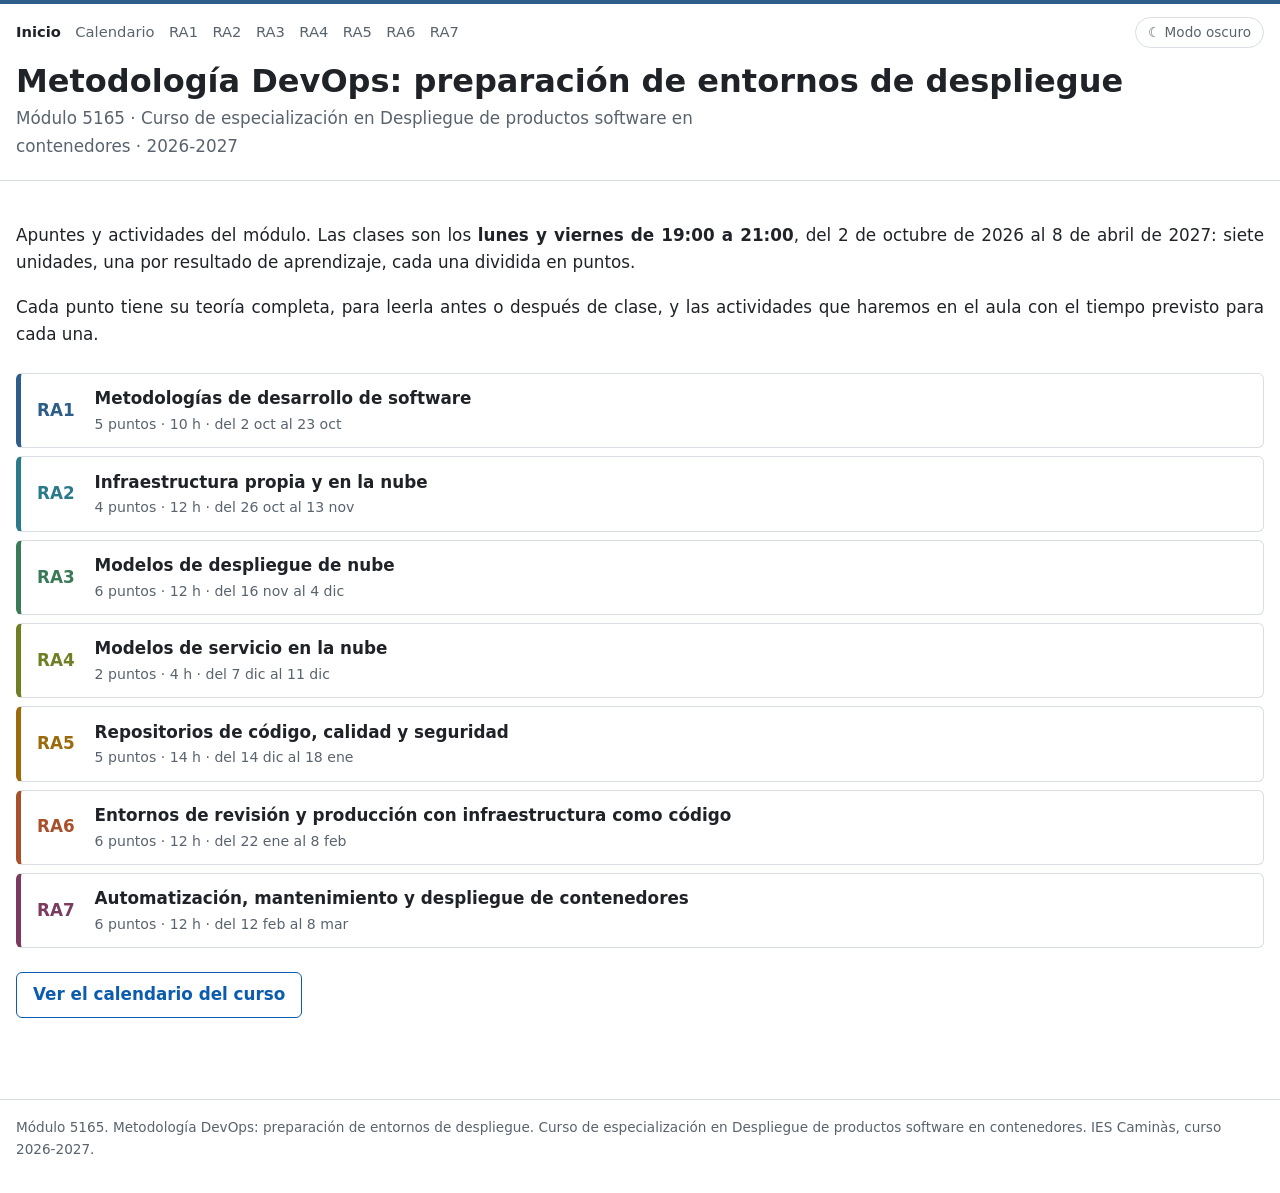
==== commit 925858f7: "Diseño más ancho en todas las unidades y tablas con más espacio Co-Authored-By: Claude Opus 5.5 <nor" ====
--- a/index.html
+++ b/index.html
@@ -2,7 +2,7 @@
 <html lang="es"><head><meta charset="utf-8">
 <meta name="viewport" content="width=device-width, initial-scale=1">
 <title>Módulo 5165. Metodología DevOps</title>
-<link rel="stylesheet" href="assets/estilos.css?v=9">
+<link rel="stylesheet" href="assets/estilos.css?v=11">
 <script src="assets/tema.js?v=5"></script>
 </head><body style="--ra:#2f5d8a">
 <header class="cab"><div class="dentro"><nav class="menu" aria-label="Secciones"><a href="index.html" aria-current="page">Inicio</a><a href="calendario.html">Calendario</a><a href="ra1.html">RA1</a><a href="ra2.html">RA2</a><a href="ra3.html">RA3</a><a href="ra4.html">RA4</a><a href="ra5.html">RA5</a><a href="ra6.html">RA6</a><a href="ra7.html">RA7</a><button type="button" class="boton-tema" id="cambiar-tema">☾ Modo oscuro</button></nav>
--- a/assets/estilos.css
+++ b/assets/estilos.css
@@ -14,7 +14,7 @@
 
 /* Cabecera */
 .cab{border-top:4px solid var(--ra);border-bottom:1px solid var(--linea)}
-.cab .dentro{max-width:1240px;margin:0 auto;padding:.8rem 1rem 1.2rem}
+.cab .dentro{max-width:1500px;margin:0 auto;padding:.8rem 1rem 1.2rem}
 .menu{display:flex;flex-wrap:wrap;gap:.2rem .9rem;font-size:.92rem;margin-bottom:.9rem}
 .menu a{color:var(--suave);text-decoration:none}
 .menu a:hover{color:var(--enlace);text-decoration:underline}
@@ -24,7 +24,7 @@
 
 /* Pestañas de puntos */
 .pestanas{position:sticky;top:0;z-index:5;background:var(--fondo);border-bottom:1px solid var(--linea)}
-.pestanas .dentro{max-width:1240px;margin:0 auto;display:flex;overflow-x:auto;padding:0 1rem;scrollbar-width:thin}
+.pestanas .dentro{max-width:1500px;margin:0 auto;display:flex;overflow-x:auto;padding:0 1rem;scrollbar-width:thin}
 .pestanas button{flex:0 0 auto;border:0;border-bottom:3px solid transparent;background:none;font:inherit;font-size:.9rem;
   padding:.6rem .75rem .5rem;cursor:pointer;color:var(--suave);line-height:1.2;text-align:center}
 .pestanas button small{display:block;font-size:.75rem}
@@ -32,7 +32,7 @@
 .pestanas button[aria-selected="true"]{color:var(--texto);border-bottom-color:var(--ra);font-weight:600}
 
 /* Contenido */
-main{max-width:1240px;margin:0 auto;padding:1.5rem 1rem 4rem}
+main{max-width:1500px;margin:0 auto;padding:1.5rem 1rem 4rem}
 .panel{max-width:none}
 .panel.ancho{max-width:none}
 .panel[hidden]{display:none}
@@ -81,7 +81,7 @@
 /* Tablas */
 .tabla{overflow-x:auto;margin:1rem 0}
 table{border-collapse:collapse;width:100%;font-size:.95rem}
-th,td{border:1px solid var(--linea);padding:.45rem .6rem;text-align:left;vertical-align:top}
+th,td{border:1px solid var(--linea);padding:.6rem .8rem;text-align:left;vertical-align:top}
 th{background:var(--gris)}
 tr.sin td{color:var(--suave);font-style:italic;background:#fafafa}
 
@@ -120,7 +120,7 @@
 .cal td.clase a:hover{filter:brightness(1.15)}
 .cal td.inicio,.cal td.fin{box-shadow:inset 0 0 0 2px var(--texto);border-radius:4px}
 
-.pie{font-size:.85rem;color:var(--suave);border-top:1px solid var(--linea);max-width:1240px;margin:0 auto;padding:1rem 1rem 2rem}
+.pie{font-size:.85rem;color:var(--suave);border-top:1px solid var(--linea);max-width:1500px;margin:0 auto;padding:1rem 1rem 2rem}
 
 @media (max-width:600px){body{font-size:1rem}.actividad > h4{flex-direction:column;gap:.1rem}}
 @media print{
@@ -230,3 +230,20 @@
 .panel .tabla-ficha td:first-child{font-weight:600}
 .panel .tabla-ficha tr.ejemplo td{font-style:italic;color:var(--suave)}
 .panel .tabla-ficha tr.ejemplo td:first-child{font-style:normal;color:var(--texto)}
+
+/* Canal de alertas tipo chat (RA5, actividad 3) */
+.canal{border:1px solid var(--linea);border-radius:8px;margin:1rem 0;overflow:hidden;background:var(--fondo)}
+.canal-cab{display:flex;justify-content:space-between;align-items:center;padding:.55rem 1rem;border-bottom:1px solid var(--linea);background:var(--gris);font-weight:700}
+.canal-cab span{font-weight:400;font-size:.85rem;color:var(--suave)}
+.canal-dia{display:flex;align-items:center;gap:.7rem;margin:.6rem 1rem;font-size:.8rem;font-weight:600;color:var(--suave)}
+.canal-dia::before,.canal-dia::after{content:"";flex:1;border-top:1px solid var(--linea)}
+.msj{display:flex;gap:.75rem;padding:.55rem 1rem .7rem}
+.msj:hover{background:var(--gris)}
+.msj .avatar{flex:0 0 2.3rem;height:2.3rem;border-radius:6px;background:var(--ra);color:#fff;font-weight:700;font-size:.8rem;display:flex;align-items:center;justify-content:center}
+.msj .cuerpo{flex:1;min-width:0}
+.msj .meta{font-size:.9rem;line-height:1.3}
+.msj .meta .hora{color:var(--suave);font-size:.8rem;margin-left:.35rem}
+.msj .meta .etq{display:inline-block;margin-left:.4rem;padding:0 .45rem;border:1px solid var(--linea);border-radius:999px;font-size:.75rem;color:var(--suave)}
+.msj .meta .num{display:inline-block;margin-left:.4rem;padding:0 .45rem;border-radius:999px;background:var(--ra);color:#fff;font-size:.75rem;font-weight:700}
+.msj p{margin:.15rem 0 .3rem;text-align:left}
+.msj pre{margin:.25rem 0 0;white-space:pre-wrap;word-break:break-word}
